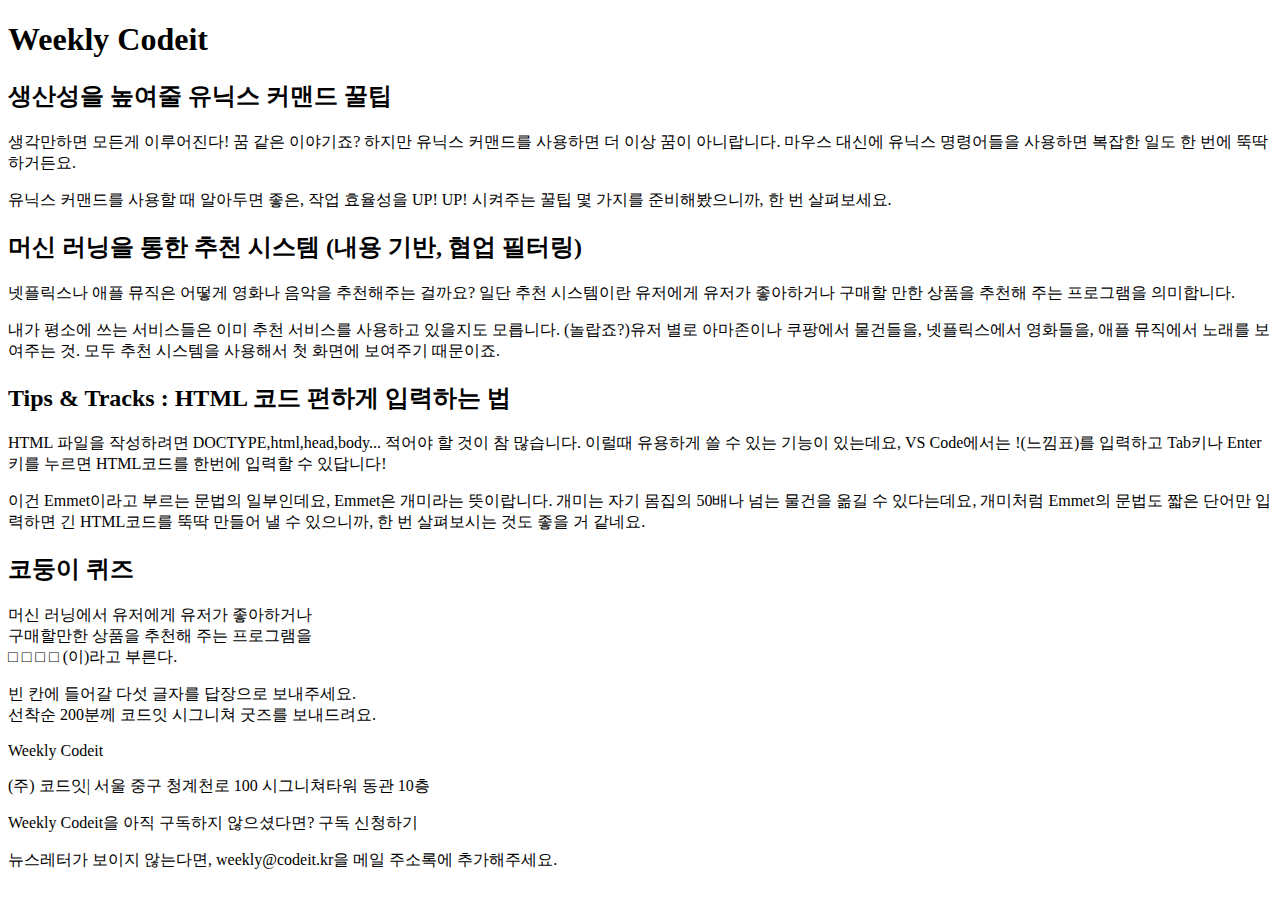
==== index.html @ 28f26b8d "codeit 강의수강" ====
<!DOCTYPE html>
<html> <!-- 페이지 전체를 감싸는 tag-->
  <head>
    <title>Weekly Codeit!</title>  <!-- 하위 태그(자식 태그) -->
    <!-- 제목을 넣을 때는 <title></title>이라는 태그를 사용! -->
    <meta charset="utf-8">
  </head>
  <body>
    <h1>Weekly Codeit</h1> 
    <h2>생산성을 높여줄 유닉스 커맨드 꿀팁</h2>
    <p>
      생각만하면 모든게 이루어진다! 꿈 같은 이야기죠? 하지만
      유닉스 커맨드를 사용하면 더 이상 꿈이 아니랍니다. 마우스
      대신에 유닉스 명령어들을 사용하면 복잡한 일도 한 번에
      뚝딱하거든요. 
    </p>

    <p>
      유닉스 커맨드를 사용할 때 알아두면 좋은, 작업 효율성을 
      UP! UP! 시켜주는 꿀팁 몇 가지를 준비해봤으니까, 한 번 
      살펴보세요.
    </p> 
    <h2>머신 러닝을 통한 추천 시스템 (내용 기반, 협업 필터링)</h2>
    <p>
      넷플릭스나 애플 뮤직은 어떻게 영화나 음악을 추천해주는 걸까요? 
      일단 추천 시스템이란 유저에게 유저가 좋아하거나 구매할 만한 상품을
      추천해 주는 프로그램을 의미합니다.
    </p>

    <P>
      내가 평소에 쓰는 서비스들은 이미 추천 서비스를 사용하고 있을지도 모릅니다.
      (놀랍죠?)유저 별로 아마존이나 쿠팡에서 물건들을, 넷플릭스에서 영화들을,
      애플 뮤직에서 노래를 보여주는 것. 모두 추천 시스템을 사용해서 첫 화면에
      보여주기 때문이죠. 
    </P>
    <h2>Tips & Tracks : HTML 코드 편하게 입력하는 법</h2>
    <p>
      HTML 파일을 작성하려면 DOCTYPE,html,head,body... 적어야 할 것이 참 많습니다.
      이럴때 유용하게 쓸 수 있는 기능이 있는데요, VS Code에서는 !(느낌표)를 입력하고
      Tab키나 Enter키를 누르면 HTML코드를 한번에 입력할 수 있답니다!
    </p>
    
    <p>
      이건 Emmet이라고 부르는 문법의 일부인데요, Emmet은 개미라는 뜻이랍니다.
      개미는 자기 몸집의 50배나 넘는 물건을 옮길 수 있다는데요,
      개미처럼 Emmet의 문법도 짧은 단어만 입력하면 긴 HTML코드를 
      뚝딱 만들어 낼 수 있으니까, 한 번 살펴보시는 것도 좋을 거 같네요.
    </p>
    <h2>코둥이 퀴즈</h2>
    <p>
      머신 러닝에서 유저에게 유저가 좋아하거나<br> 
      구매할만한 상품을 추천해 주는 프로그램을<br>
      □ □ □ □ (이)라고 부른다.
    </p>

    <p>
      빈 칸에 들어갈 다섯 글자를 답장으로 보내주세요. <br>
      선착순 200분께 코드잇 시그니쳐 굿즈를 보내드려요.
    </p>

    <p>Weekly Codeit</p>

    <p>
      (주) 코드잇| 서울 중구 청계천로 100 시그니쳐타워 동관 10층
    </p>

    <p>
      Weekly Codeit을 아직 구독하지 않으셨다면? 구독 신청하기
    </p>

    <p>
      뉴스레터가 보이지 않는다면, weekly@codeit.kr을 메일 주소록에 추가해주세요.
    </p>
    <!-- 왼쪽에 선처럼 보이는 걸 들여쓰기(Indentation)이라고 한다. -->
  </body><!-- 화면에 보이는 페이지의 내용은 <body></body>태그로 감싼다. -->
</html>
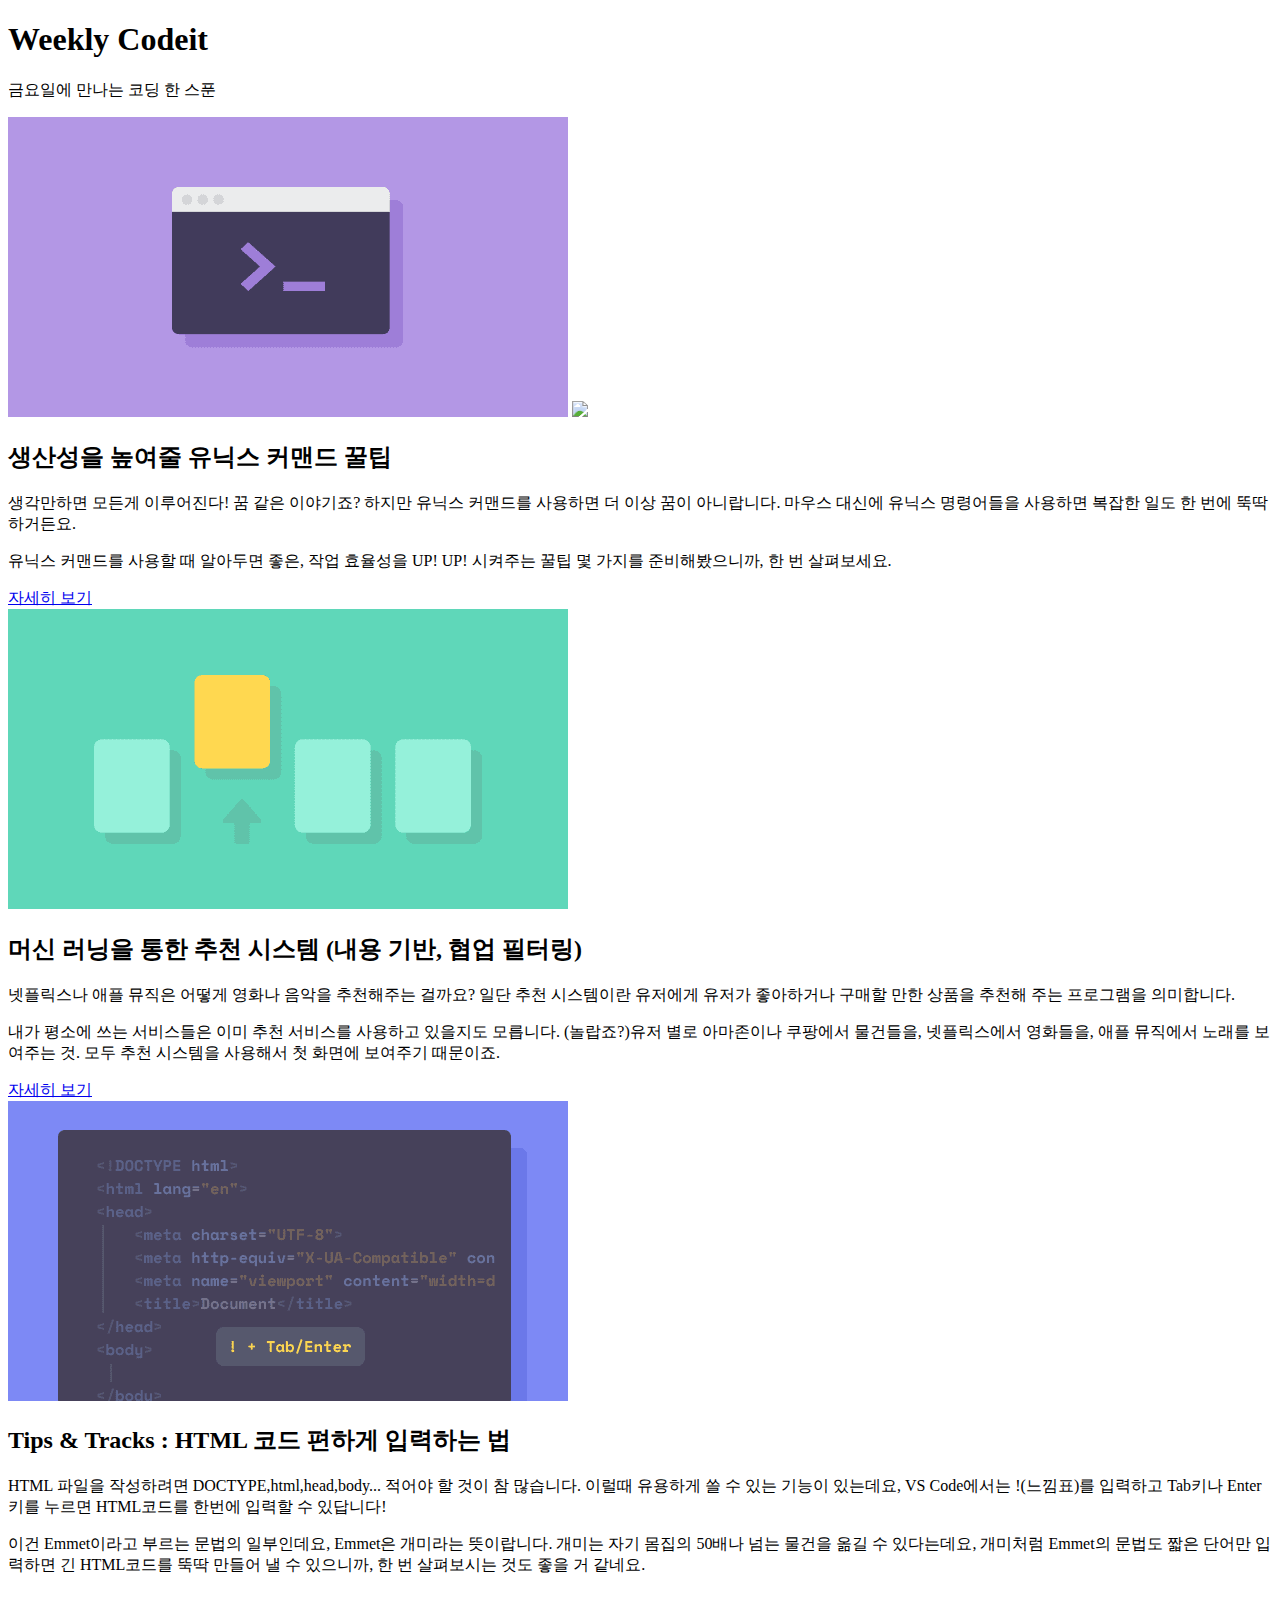
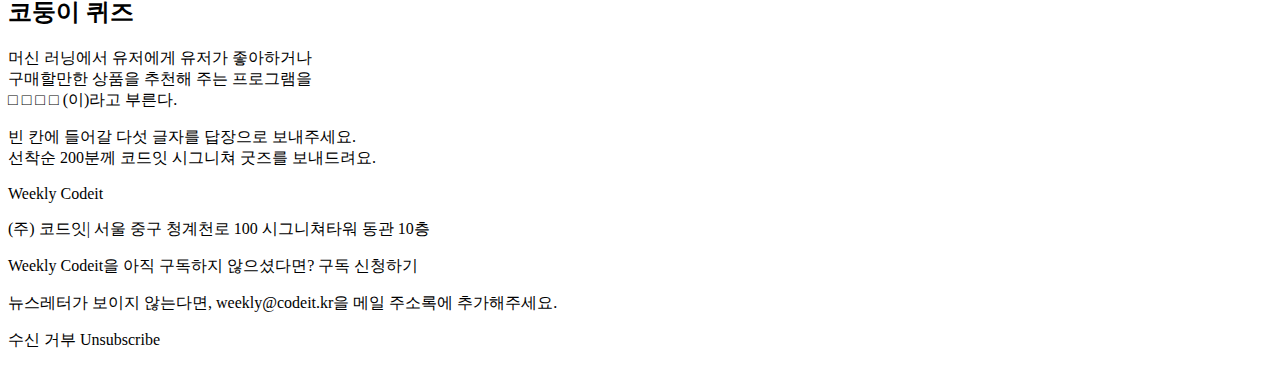
==== commit 8221c383: "코드잇 오늘 공부 끝" ====
--- a/index.html
+++ b/index.html
@@ -6,71 +6,87 @@
     <meta charset="utf-8">
   </head>
   <body>
-    <h1>Weekly Codeit</h1> 
-    <h2>생산성을 높여줄 유닉스 커맨드 꿀팁</h2>
-    <p>
-      생각만하면 모든게 이루어진다! 꿈 같은 이야기죠? 하지만
-      유닉스 커맨드를 사용하면 더 이상 꿈이 아니랍니다. 마우스
-      대신에 유닉스 명령어들을 사용하면 복잡한 일도 한 번에
-      뚝딱하거든요. 
-    </p>
+    <div>
+      <h1>Weekly <span>Codeit</span></h1> 
+      <p>금요일에 만나는 코딩 한 스푼</p>
+    </div>
+    <div>
+      <img src="thumbnail-unix.png">
+      <img src="https://upload.wikimedia.org/wikipedia/commons/3/34/Kim_2011_World_Championship_FS.jpg">
+      <h2>생산성을 높여줄 유닉스 커맨드 꿀팁</h2>
+      <p>
+        생각만하면 모든게 이루어진다! 꿈 같은 이야기죠? 하지만
+        유닉스 커맨드를 사용하면 더 이상 꿈이 아니랍니다. 마우스
+        대신에 유닉스 명령어들을 사용하면 복잡한 일도 한 번에
+        뚝딱하거든요. 
+      </p>
 
-    <p>
-      유닉스 커맨드를 사용할 때 알아두면 좋은, 작업 효율성을 
-      UP! UP! 시켜주는 꿀팁 몇 가지를 준비해봤으니까, 한 번 
-      살펴보세요.
-    </p> 
-    <h2>머신 러닝을 통한 추천 시스템 (내용 기반, 협업 필터링)</h2>
-    <p>
-      넷플릭스나 애플 뮤직은 어떻게 영화나 음악을 추천해주는 걸까요? 
-      일단 추천 시스템이란 유저에게 유저가 좋아하거나 구매할 만한 상품을
-      추천해 주는 프로그램을 의미합니다.
-    </p>
+      <p>
+        유닉스 커맨드를 사용할 때 알아두면 좋은, 작업 효율성을 
+        UP! UP! 시켜주는 꿀팁 몇 가지를 준비해봤으니까, 한 번 
+        살펴보세요.
+      </p> 
+      <a href="https://blog.codeit.kr/post/6052b25f701df852a9157516">자세히 보기</a> 
+    </div>
+    <div>
+      <img src="thumbnail-machine-learning.png">
+      <h2>머신 러닝을 통한 추천 시스템 (내용 기반, 협업 필터링)</h2>
+      <p>
+        넷플릭스나 애플 뮤직은 어떻게 영화나 음악을 추천해주는 걸까요? 
+        일단 추천 시스템이란 유저에게 유저가 좋아하거나 구매할 만한 상품을
+        추천해 주는 프로그램을 의미합니다.
+      </p>
 
-    <P>
-      내가 평소에 쓰는 서비스들은 이미 추천 서비스를 사용하고 있을지도 모릅니다.
-      (놀랍죠?)유저 별로 아마존이나 쿠팡에서 물건들을, 넷플릭스에서 영화들을,
-      애플 뮤직에서 노래를 보여주는 것. 모두 추천 시스템을 사용해서 첫 화면에
-      보여주기 때문이죠. 
-    </P>
-    <h2>Tips & Tracks : HTML 코드 편하게 입력하는 법</h2>
-    <p>
-      HTML 파일을 작성하려면 DOCTYPE,html,head,body... 적어야 할 것이 참 많습니다.
-      이럴때 유용하게 쓸 수 있는 기능이 있는데요, VS Code에서는 !(느낌표)를 입력하고
-      Tab키나 Enter키를 누르면 HTML코드를 한번에 입력할 수 있답니다!
-    </p>
-    
-    <p>
-      이건 Emmet이라고 부르는 문법의 일부인데요, Emmet은 개미라는 뜻이랍니다.
-      개미는 자기 몸집의 50배나 넘는 물건을 옮길 수 있다는데요,
-      개미처럼 Emmet의 문법도 짧은 단어만 입력하면 긴 HTML코드를 
-      뚝딱 만들어 낼 수 있으니까, 한 번 살펴보시는 것도 좋을 거 같네요.
-    </p>
-    <h2>코둥이 퀴즈</h2>
-    <p>
-      머신 러닝에서 유저에게 유저가 좋아하거나<br> 
-      구매할만한 상품을 추천해 주는 프로그램을<br>
-      □ □ □ □ (이)라고 부른다.
-    </p>
+      <P>
+        내가 평소에 쓰는 서비스들은 이미 추천 서비스를 사용하고 있을지도 모릅니다.
+        (놀랍죠?)유저 별로 아마존이나 쿠팡에서 물건들을, 넷플릭스에서 영화들을,
+        애플 뮤직에서 노래를 보여주는 것. 모두 추천 시스템을 사용해서 첫 화면에
+        보여주기 때문이죠. 
+      </P>
+      <a href="https://blog.codeit.kr/post/6054359298b173400407da01">자세히 보기</a>
+    </div>
+    <div>
+      <img src="thumbnail-emmet.png">
+      <h2>Tips & Tracks : HTML 코드 편하게 입력하는 법</h2>
+      <p>
+        HTML 파일을 작성하려면 DOCTYPE,html,head,body... 적어야 할 것이 참 많습니다.
+        이럴때 유용하게 쓸 수 있는 기능이 있는데요, VS Code에서는 !(느낌표)를 입력하고
+        Tab키나 Enter키를 누르면 HTML코드를 한번에 입력할 수 있답니다!
+      </p>
+      
+      <p>
+        이건 Emmet이라고 부르는 문법의 일부인데요, Emmet은 개미라는 뜻이랍니다.
+        개미는 자기 몸집의 50배나 넘는 물건을 옮길 수 있다는데요,
+        개미처럼 Emmet의 문법도 짧은 단어만 입력하면 긴 HTML코드를 
+        뚝딱 만들어 낼 수 있으니까, 한 번 살펴보시는 것도 좋을 거 같네요.
+      </p>
+    </div>
+    <div>
+      <h2>코둥이 퀴즈</h2>
+      <p>
+        머신 러닝에서 유저에게 유저가 좋아하거나<br> 
+        구매할만한 상품을 추천해 주는 프로그램을<br>
+        □ □ □ □ (이)라고 부른다.
+      </p>
 
-    <p>
-      빈 칸에 들어갈 다섯 글자를 답장으로 보내주세요. <br>
-      선착순 200분께 코드잇 시그니쳐 굿즈를 보내드려요.
-    </p>
-
-    <p>Weekly Codeit</p>
-
-    <p>
-      (주) 코드잇| 서울 중구 청계천로 100 시그니쳐타워 동관 10층
-    </p>
-
-    <p>
-      Weekly Codeit을 아직 구독하지 않으셨다면? 구독 신청하기
-    </p>
-
-    <p>
-      뉴스레터가 보이지 않는다면, weekly@codeit.kr을 메일 주소록에 추가해주세요.
-    </p>
+      <p>
+        빈 칸에 들어갈 다섯 글자를 답장으로 보내주세요. <br>
+        선착순 200분께 코드잇 시그니쳐 굿즈를 보내드려요.
+      </p>
+    </div>
+    <div>
+      <p>Weekly Codeit</p>
+      <p>
+        (주) 코드잇| 서울 중구 청계천로 100 시그니쳐타워 동관 10층
+      </p>
+      <p>
+        Weekly Codeit을 아직 구독하지 않으셨다면? 구독 신청하기
+      </p>
+      <p>
+        뉴스레터가 보이지 않는다면, weekly@codeit.kr을 메일 주소록에 추가해주세요.
+      </p>
+      <p>수신 거부 Unsubscribe</p>
+    </div>
     <!-- 왼쪽에 선처럼 보이는 걸 들여쓰기(Indentation)이라고 한다. -->
   </body><!-- 화면에 보이는 페이지의 내용은 <body></body>태그로 감싼다. -->
 </html>  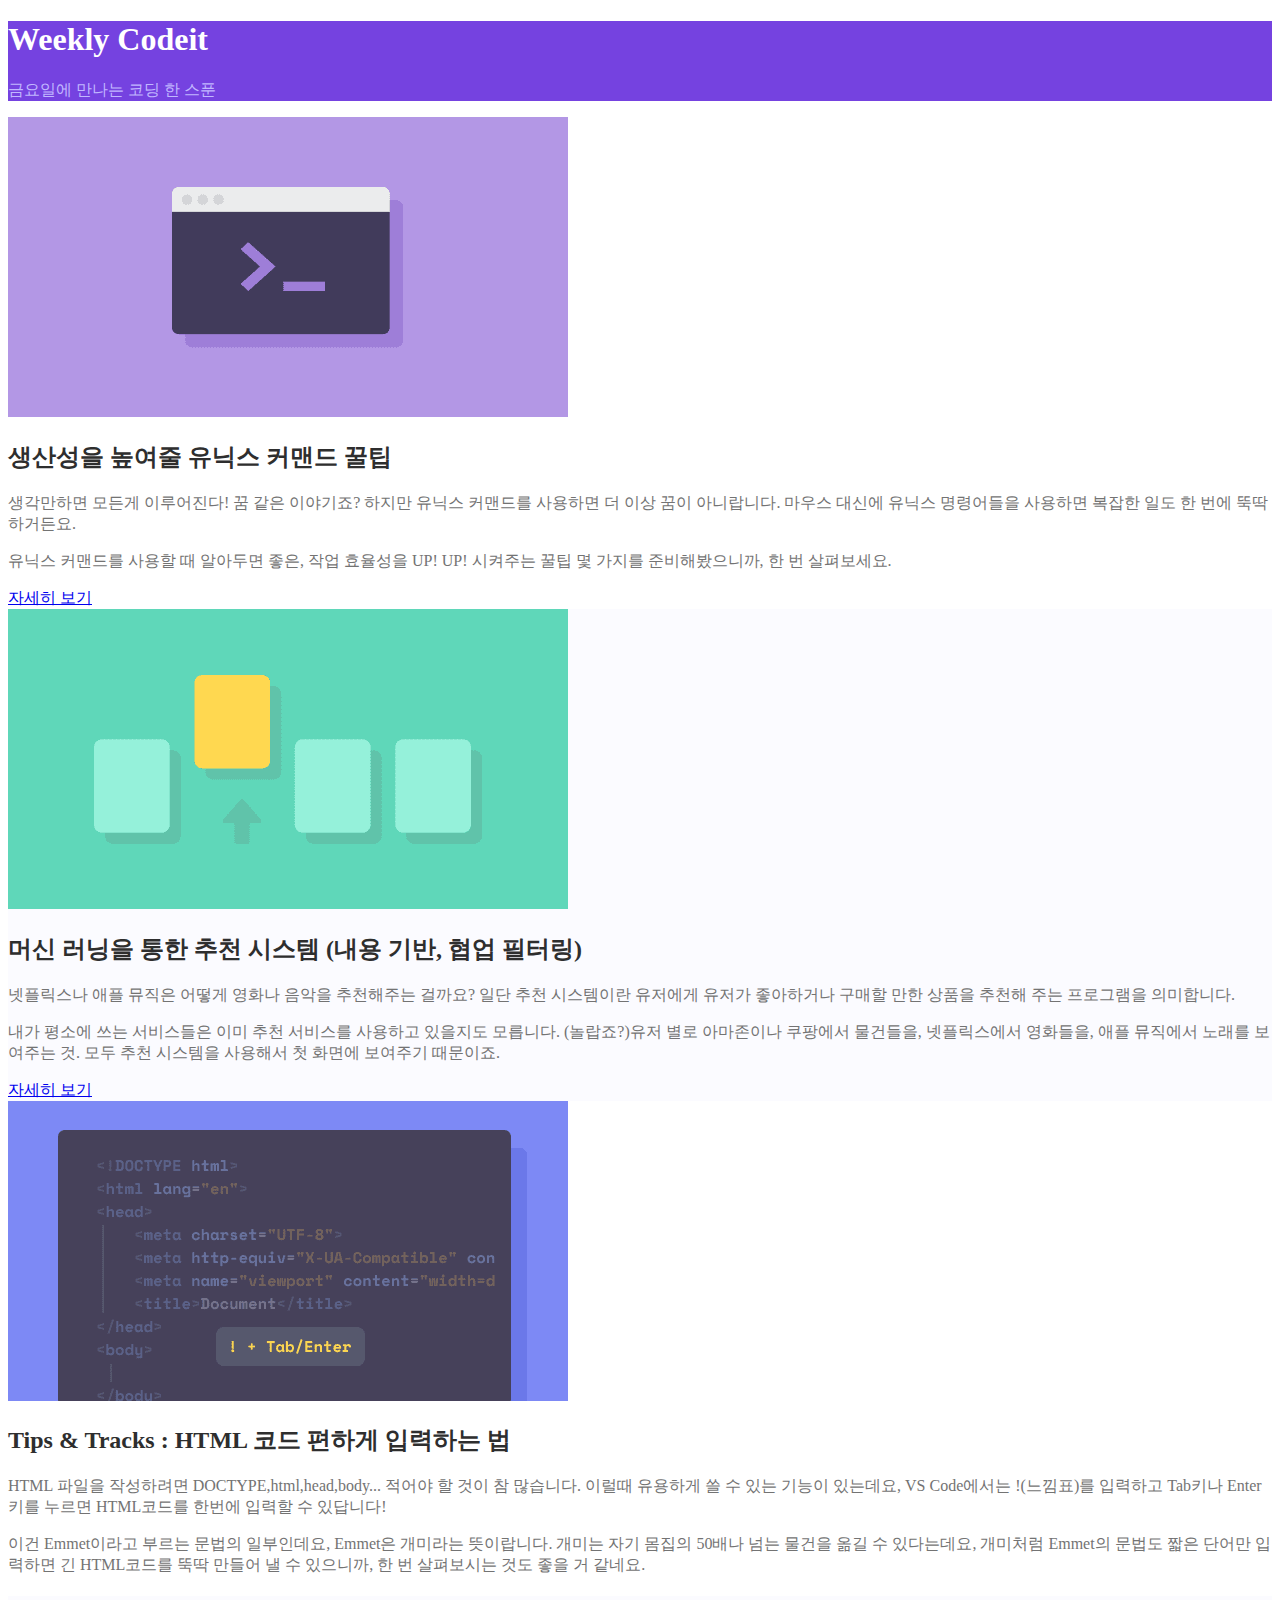
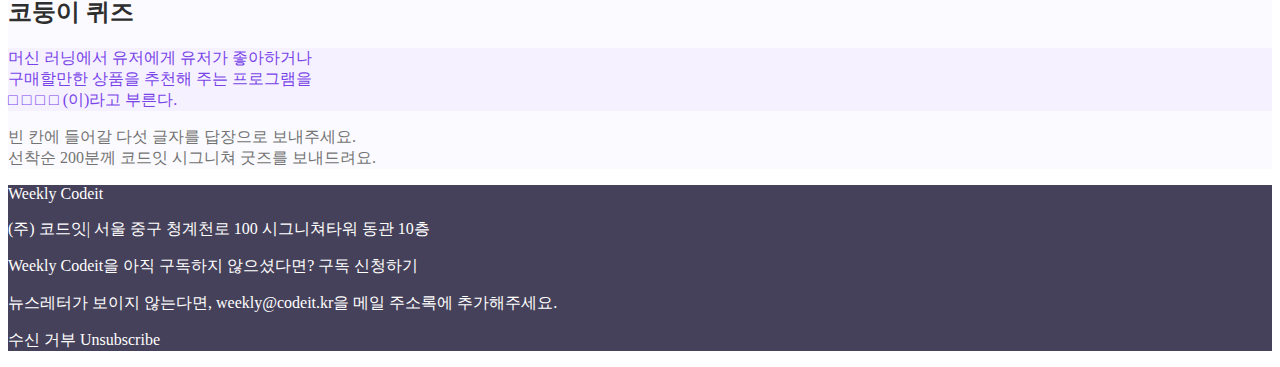
==== commit 6a4b90ec: "codeit 공부" ====
--- a/index.html
+++ b/index.html
@@ -5,15 +5,14 @@
     <!-- 제목을 넣을 때는 <title></title>이라는 태그를 사용! -->
     <meta charset="utf-8">
   </head>
-  <body>
-    <div>
-      <h1>Weekly <span>Codeit</span></h1> 
-      <p>금요일에 만나는 코딩 한 스푼</p>
+  <body style="color: #737373">
+    <div style="background-color: #7542e0;">
+      <h1 style="color :#ffffff">Weekly <span>Codeit</span></h1> 
+      <p style="color: #c1b7ff">금요일에 만나는 코딩 한 스푼</p>
     </div>
     <div>
       <img src="thumbnail-unix.png">
-      <img src="https://upload.wikimedia.org/wikipedia/commons/3/34/Kim_2011_World_Championship_FS.jpg">
-      <h2>생산성을 높여줄 유닉스 커맨드 꿀팁</h2>
+      <h2 style="color: #2e2e2e">생산성을 높여줄 유닉스 커맨드 꿀팁</h2>
       <p>
         생각만하면 모든게 이루어진다! 꿈 같은 이야기죠? 하지만
         유닉스 커맨드를 사용하면 더 이상 꿈이 아니랍니다. 마우스
@@ -28,9 +27,9 @@
       </p> 
       <a href="https://blog.codeit.kr/post/6052b25f701df852a9157516">자세히 보기</a> 
     </div>
-    <div>
+    <div style="background-color: #fbfbff;">
       <img src="thumbnail-machine-learning.png">
-      <h2>머신 러닝을 통한 추천 시스템 (내용 기반, 협업 필터링)</h2>
+      <h2 style="color: #2e2e2e">머신 러닝을 통한 추천 시스템 (내용 기반, 협업 필터링)</h2>
       <p>
         넷플릭스나 애플 뮤직은 어떻게 영화나 음악을 추천해주는 걸까요? 
         일단 추천 시스템이란 유저에게 유저가 좋아하거나 구매할 만한 상품을
@@ -47,7 +46,7 @@
     </div>
     <div>
       <img src="thumbnail-emmet.png">
-      <h2>Tips & Tracks : HTML 코드 편하게 입력하는 법</h2>
+      <h2 style="color: #2e2e2e">Tips & Tracks : HTML 코드 편하게 입력하는 법</h2>
       <p>
         HTML 파일을 작성하려면 DOCTYPE,html,head,body... 적어야 할 것이 참 많습니다.
         이럴때 유용하게 쓸 수 있는 기능이 있는데요, VS Code에서는 !(느낌표)를 입력하고
@@ -61,9 +60,9 @@
         뚝딱 만들어 낼 수 있으니까, 한 번 살펴보시는 것도 좋을 거 같네요.
       </p>
     </div>
-    <div>
-      <h2>코둥이 퀴즈</h2>
-      <p>
+    <div style="background-color: #fbfbff;">
+      <h2 style="color: #2e2e2e">코둥이 퀴즈</h2>
+      <p style="background-color: #f6f1ff; color:#7844e8">
         머신 러닝에서 유저에게 유저가 좋아하거나<br> 
         구매할만한 상품을 추천해 주는 프로그램을<br>
         □ □ □ □ (이)라고 부른다.
@@ -74,7 +73,7 @@
         선착순 200분께 코드잇 시그니쳐 굿즈를 보내드려요.
       </p>
     </div>
-    <div>
+    <div style="background-color:  #46415a; color: #ffffff">
       <p>Weekly Codeit</p>
       <p>
         (주) 코드잇| 서울 중구 청계천로 100 시그니쳐타워 동관 10층
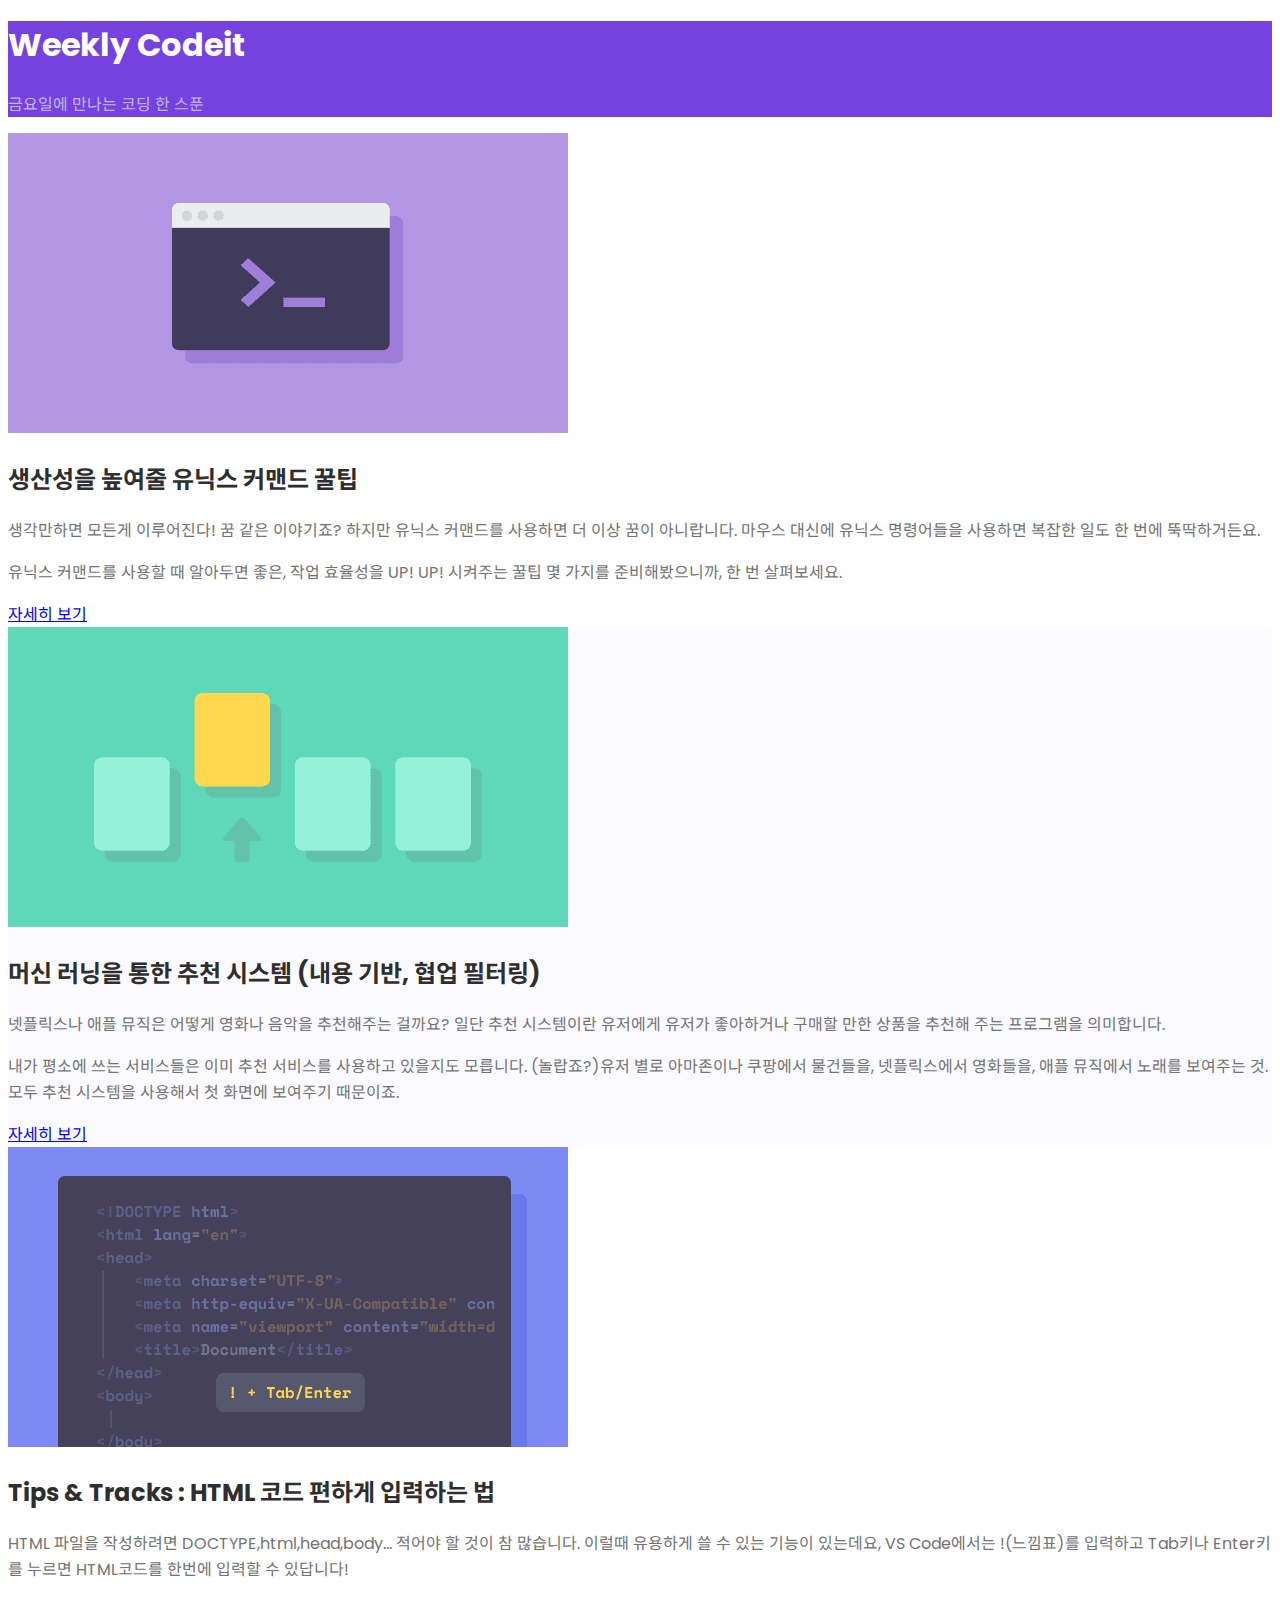
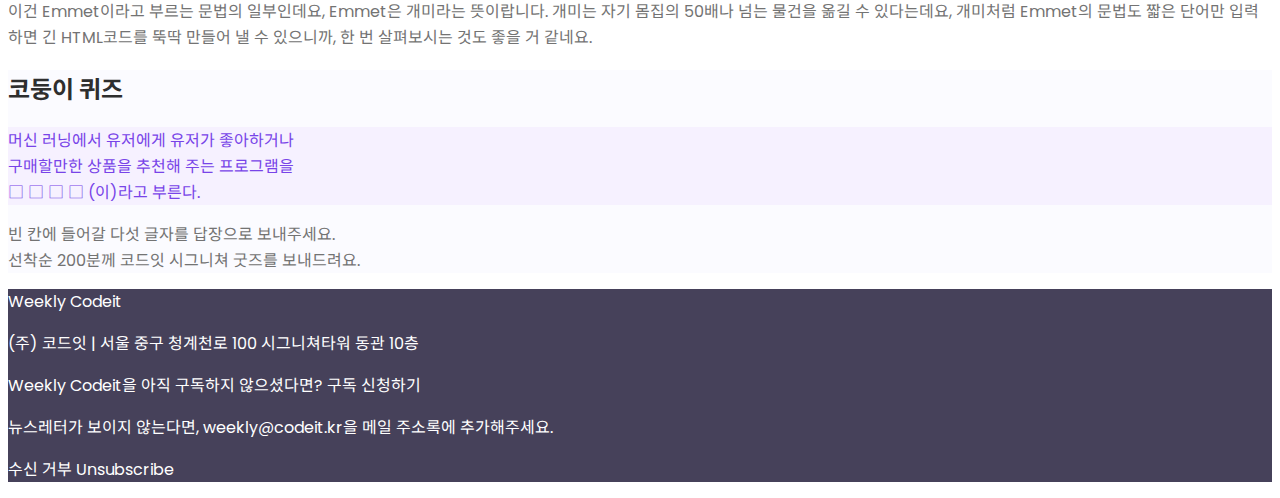
==== commit 3c0ff19d: "newsletter_codeit;" ====
--- a/index.html
+++ b/index.html
@@ -4,8 +4,16 @@
     <title>Weekly Codeit!</title>  <!-- 하위 태그(자식 태그) -->
     <!-- 제목을 넣을 때는 <title></title>이라는 태그를 사용! -->
     <meta charset="utf-8">
+    <link rel="preconnect" href="https://fonts.googleapis.com">
+    <link rel="preconnect" href="https://fonts.gstatic.com" crossorigin>
+    <link href="https://fonts.googleapis.com/css2?family=Noto+Sans+KR:wght@400;700&family=Poppins:wght@400;600&display=swap" rel="stylesheet">
   </head>
-  <body style="color: #737373">
+  <!-- serif(부리같이 생긴 거) + sans(없다/프랑스어에서의 without) = 
+    폰트의 뾰족하게 생긴 게 없는 것으로, 고딕체나 돋움체가 해당함.
+    font family에서 글꼴을 여러 개 지정해 놓으면 웹 브라우저가 확인하면서
+    있는 폰트 위주로 확인해서 보여준다. 밑에는 sans-serif 밖에 없지만
+    더 추가하면 해당 설명에 맞게끔 할 수 있다. -->
+  <body style="color: #737373; font-family: Poppins, 'Noto Sans KR', sans-serif;"> 
     <div style="background-color: #7542e0;">
       <h1 style="color :#ffffff">Weekly <span>Codeit</span></h1> 
       <p style="color: #c1b7ff">금요일에 만나는 코딩 한 스푼</p>
@@ -76,7 +84,7 @@
     <div style="background-color:  #46415a; color: #ffffff">
       <p>Weekly Codeit</p>
       <p>
-        (주) 코드잇| 서울 중구 청계천로 100 시그니쳐타워 동관 10층
+        (주) 코드잇 | 서울 중구 청계천로 100 시그니쳐타워 동관 10층
       </p>
       <p>
         Weekly Codeit을 아직 구독하지 않으셨다면? 구독 신청하기
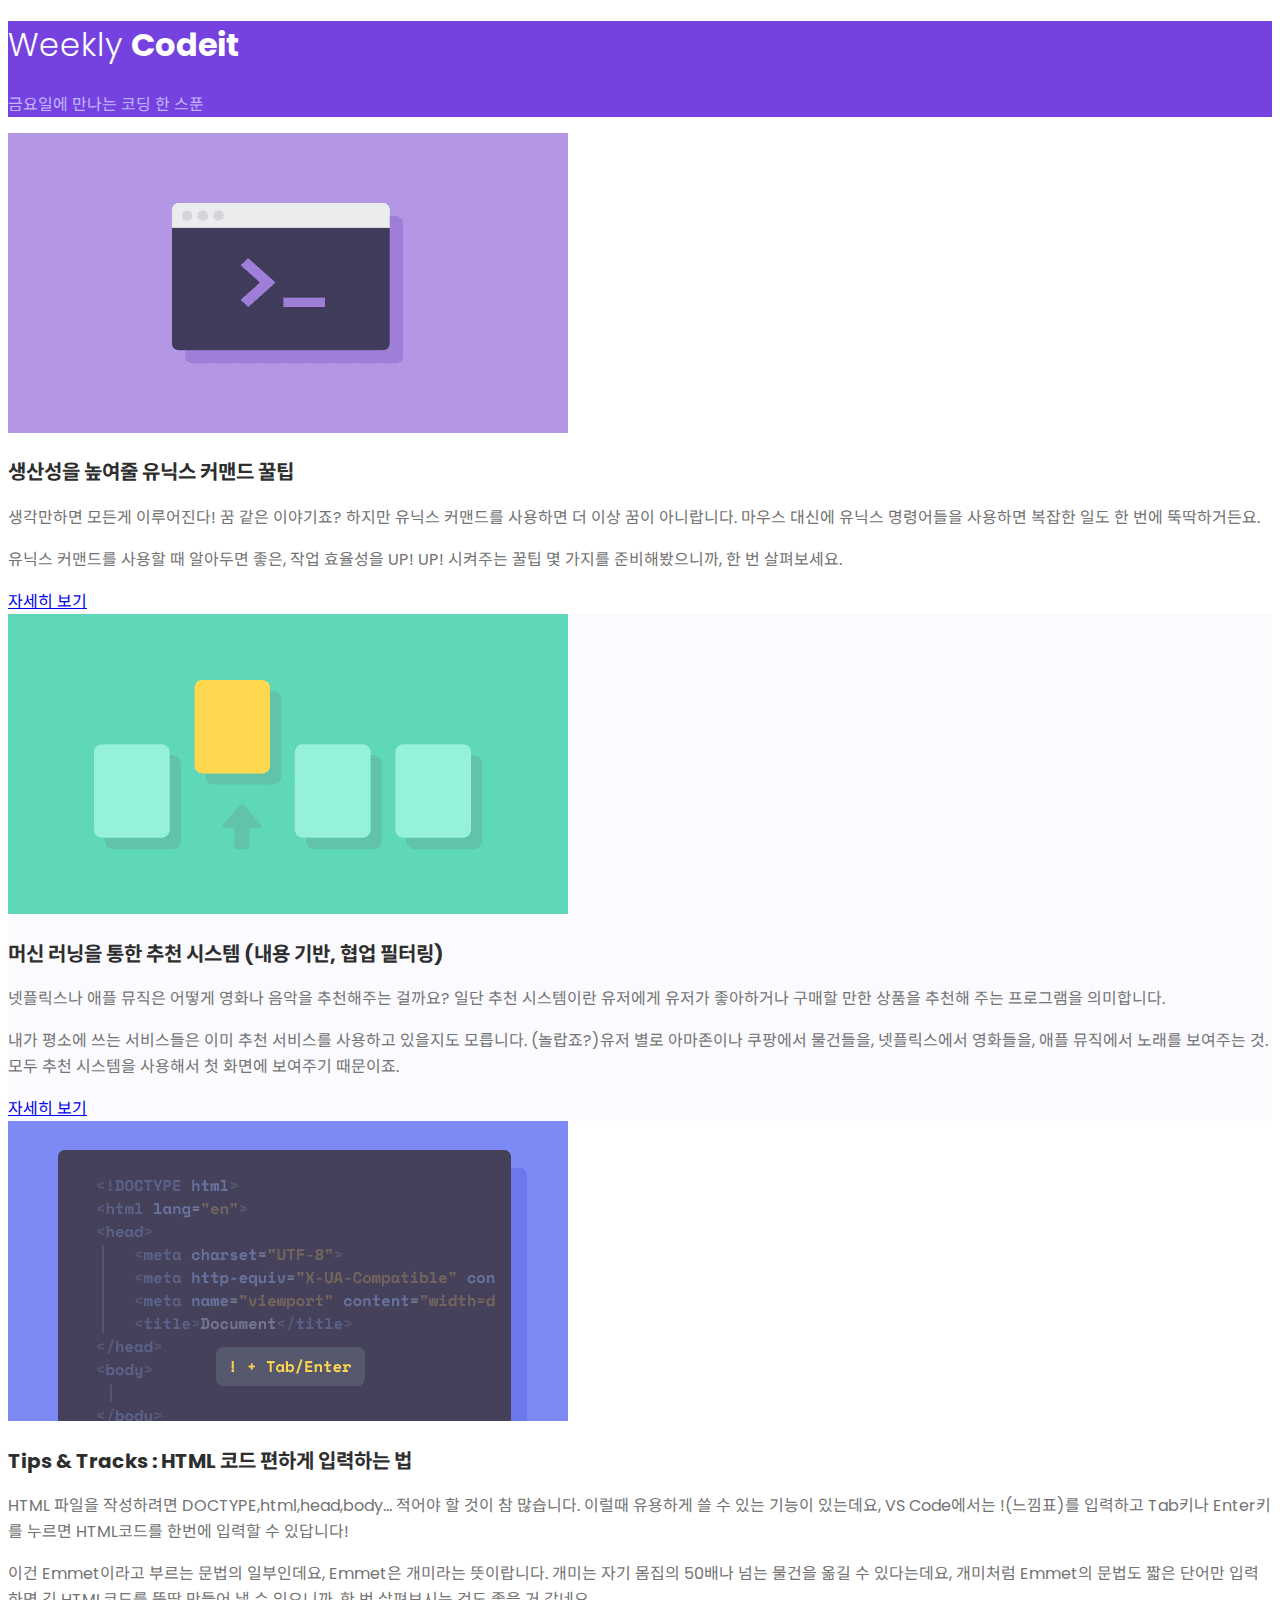
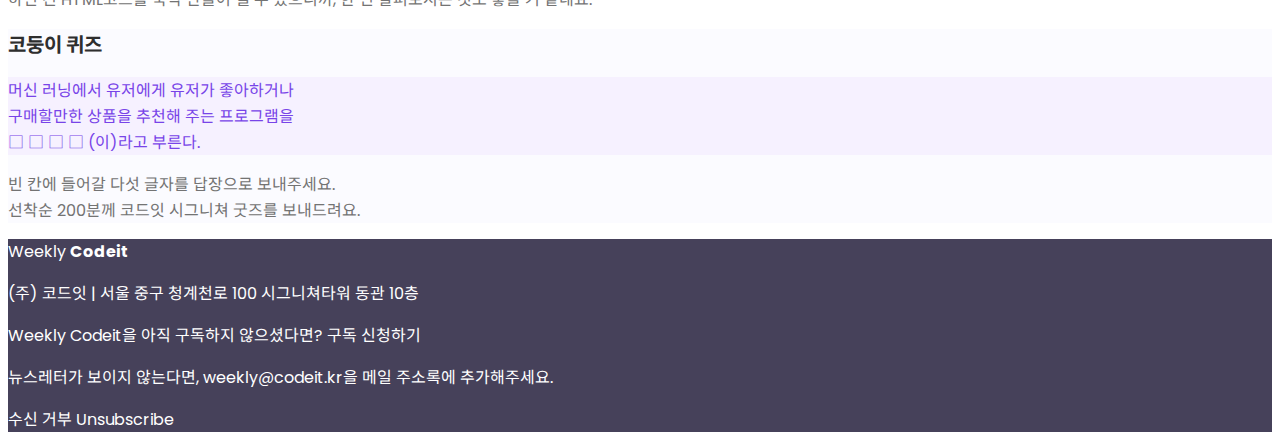
==== commit 583ff58b: "codeit0625" ====
--- a/index.html
+++ b/index.html
@@ -13,14 +13,15 @@
     font family에서 글꼴을 여러 개 지정해 놓으면 웹 브라우저가 확인하면서
     있는 폰트 위주로 확인해서 보여준다. 밑에는 sans-serif 밖에 없지만
     더 추가하면 해당 설명에 맞게끔 할 수 있다. -->
+  <!-- 글자 굵기는 100 단위로 쓰는데 100~900, 숫자가 클수록 굵은 것. -->
   <body style="color: #737373; font-family: Poppins, 'Noto Sans KR', sans-serif;"> 
     <div style="background-color: #7542e0;">
-      <h1 style="color :#ffffff">Weekly <span>Codeit</span></h1> 
+      <h1 style="color :#ffffff; font-weight: 300;">Weekly <span style="font-weight: 700;">Codeit</span></h1> 
       <p style="color: #c1b7ff">금요일에 만나는 코딩 한 스푼</p>
     </div>
     <div>
       <img src="thumbnail-unix.png">
-      <h2 style="color: #2e2e2e">생산성을 높여줄 유닉스 커맨드 꿀팁</h2>
+      <h2 style="color: #2e2e2e; font-size: 20px;">생산성을 높여줄 유닉스 커맨드 꿀팁</h2>
       <p>
         생각만하면 모든게 이루어진다! 꿈 같은 이야기죠? 하지만
         유닉스 커맨드를 사용하면 더 이상 꿈이 아니랍니다. 마우스
@@ -37,7 +38,7 @@
     </div>
     <div style="background-color: #fbfbff;">
       <img src="thumbnail-machine-learning.png">
-      <h2 style="color: #2e2e2e">머신 러닝을 통한 추천 시스템 (내용 기반, 협업 필터링)</h2>
+      <h2 style="color: #2e2e2e; font-size: 20px;">머신 러닝을 통한 추천 시스템 (내용 기반, 협업 필터링)</h2>
       <p>
         넷플릭스나 애플 뮤직은 어떻게 영화나 음악을 추천해주는 걸까요? 
         일단 추천 시스템이란 유저에게 유저가 좋아하거나 구매할 만한 상품을
@@ -54,7 +55,7 @@
     </div>
     <div>
       <img src="thumbnail-emmet.png">
-      <h2 style="color: #2e2e2e">Tips & Tracks : HTML 코드 편하게 입력하는 법</h2>
+      <h2 style="color: #2e2e2e; font-size: 20px;">Tips & Tracks : HTML 코드 편하게 입력하는 법</h2>
       <p>
         HTML 파일을 작성하려면 DOCTYPE,html,head,body... 적어야 할 것이 참 많습니다.
         이럴때 유용하게 쓸 수 있는 기능이 있는데요, VS Code에서는 !(느낌표)를 입력하고
@@ -69,7 +70,7 @@
       </p>
     </div>
     <div style="background-color: #fbfbff;">
-      <h2 style="color: #2e2e2e">코둥이 퀴즈</h2>
+      <h2 style="color: #2e2e2e; font-size: 20px;">코둥이 퀴즈</h2>
       <p style="background-color: #f6f1ff; color:#7844e8">
         머신 러닝에서 유저에게 유저가 좋아하거나<br> 
         구매할만한 상품을 추천해 주는 프로그램을<br>
@@ -82,7 +83,7 @@
       </p>
     </div>
     <div style="background-color:  #46415a; color: #ffffff">
-      <p>Weekly Codeit</p>
+      <p>Weekly <span style="font-weight: 700;">Codeit</span></p>
       <p>
         (주) 코드잇 | 서울 중구 청계천로 100 시그니쳐타워 동관 10층
       </p>
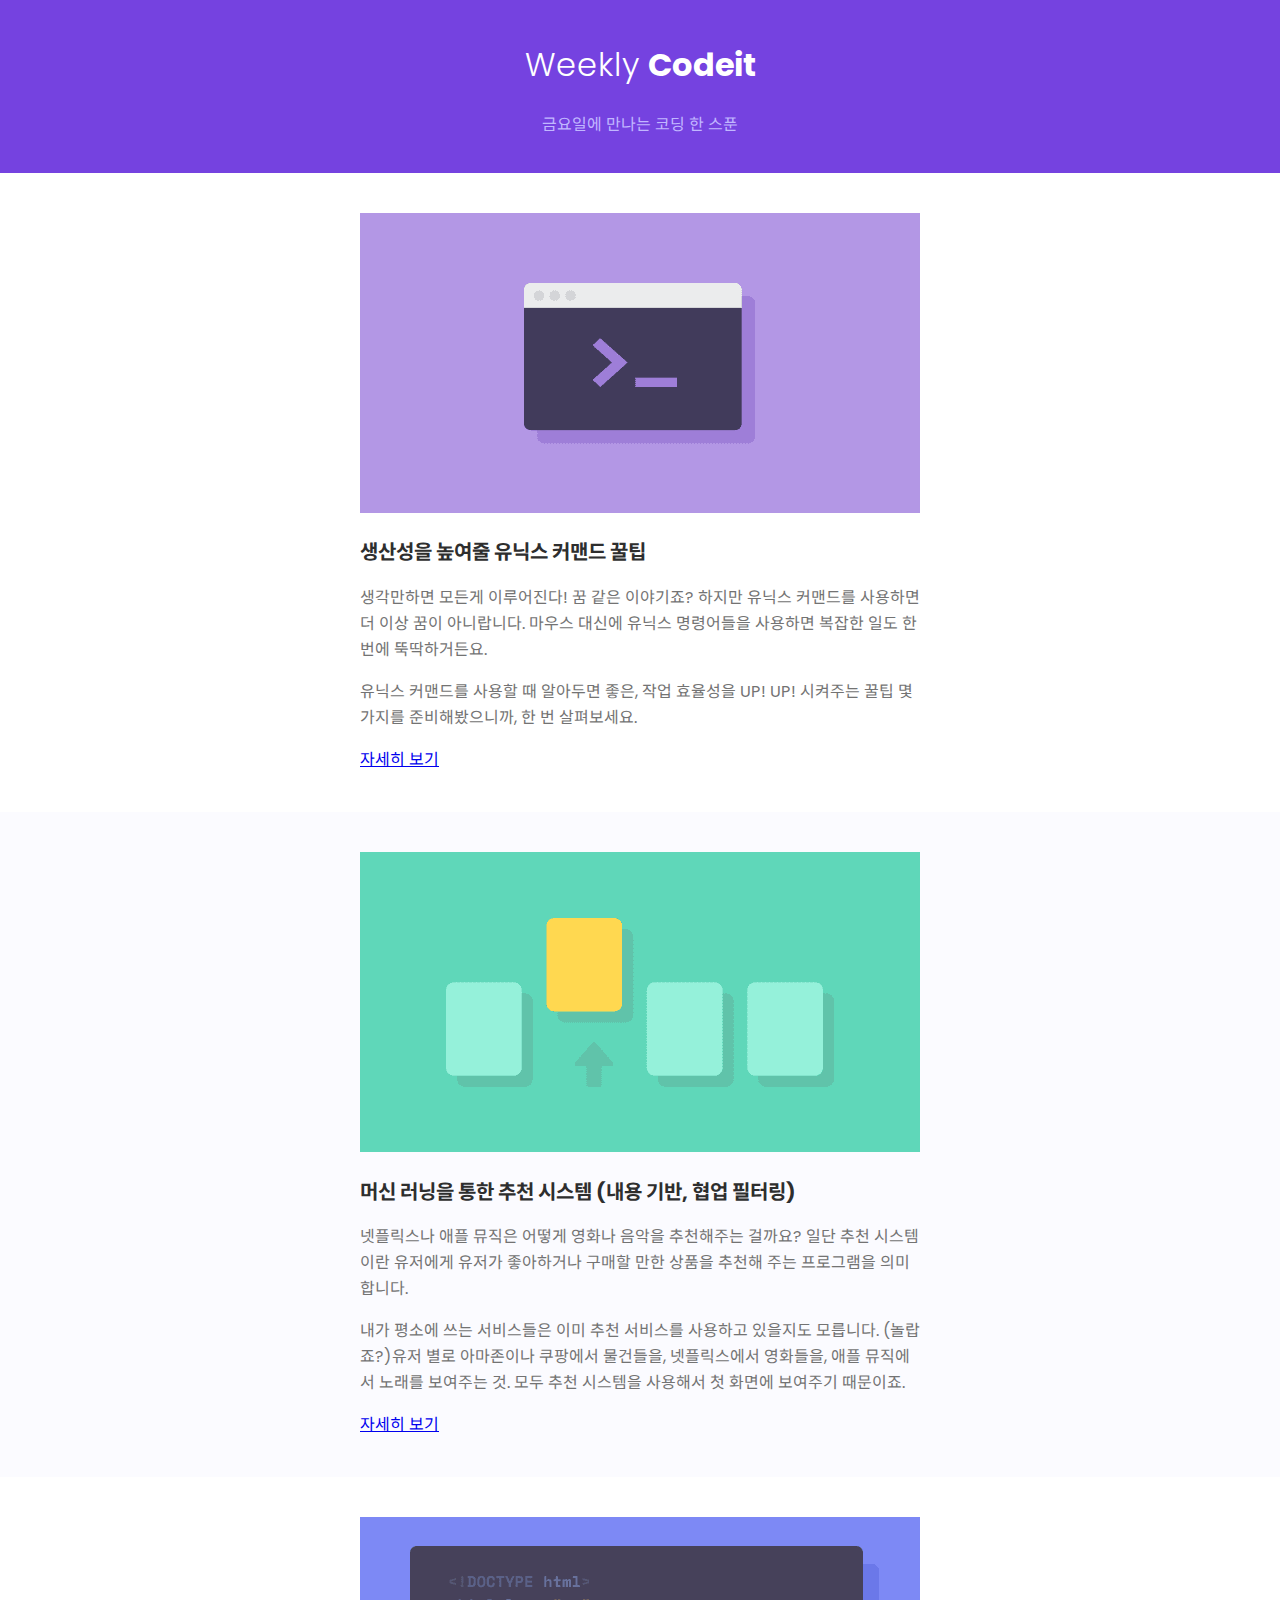
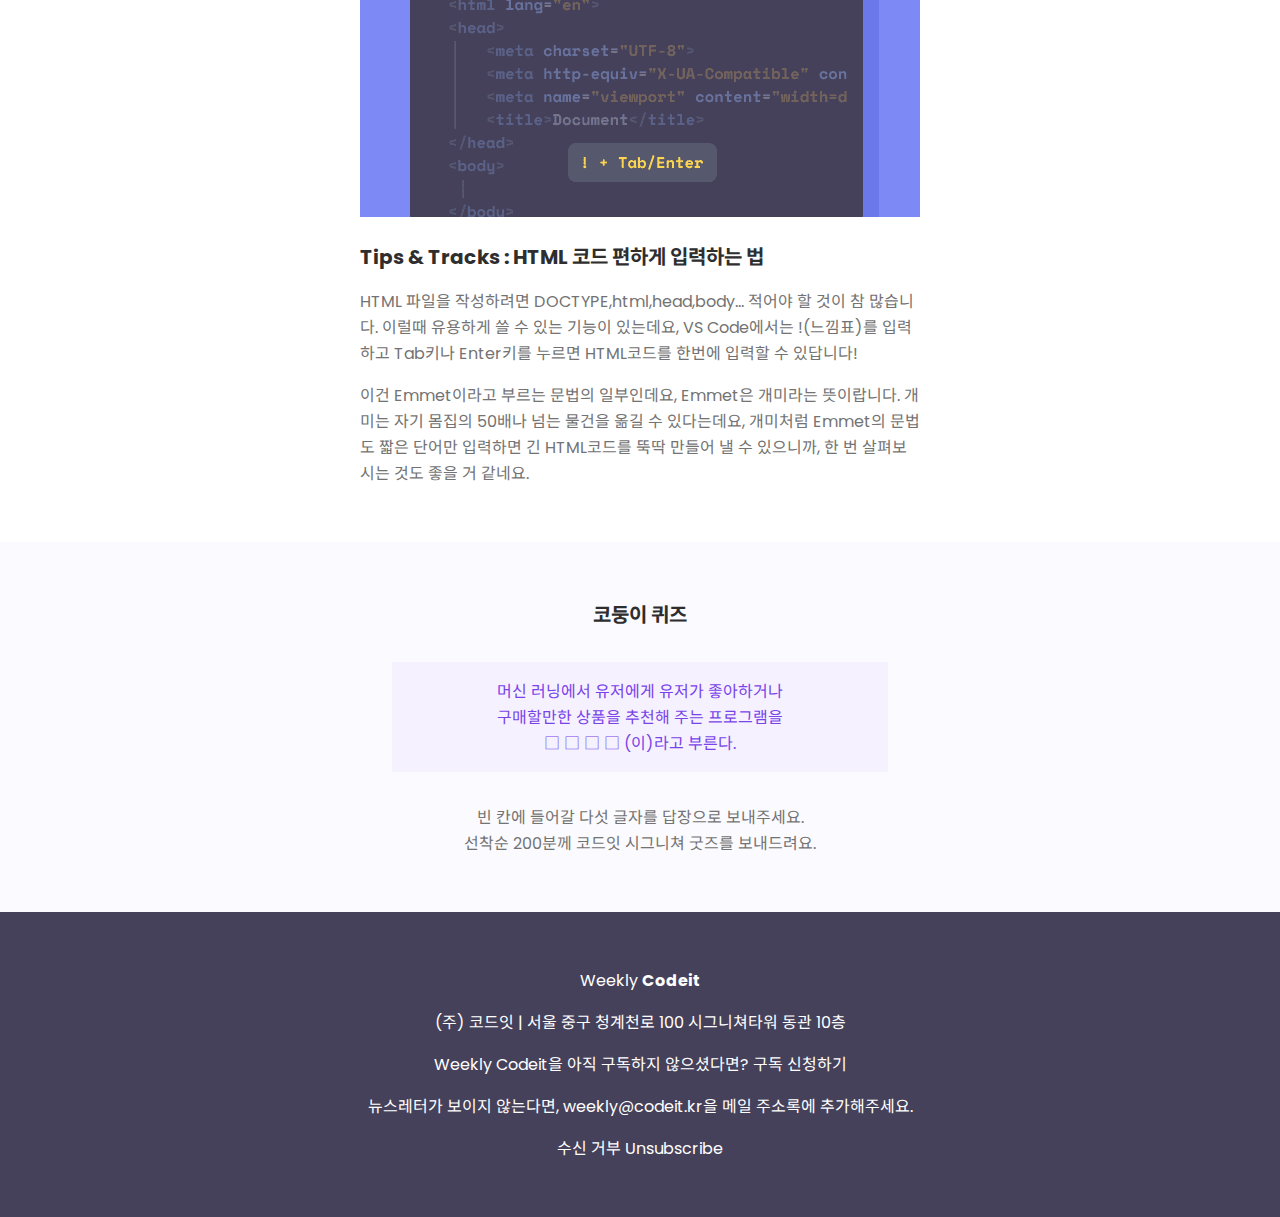
==== commit d76790ea: "codeit 공부" ====
--- a/index.html
+++ b/index.html
@@ -14,75 +14,83 @@
     있는 폰트 위주로 확인해서 보여준다. 밑에는 sans-serif 밖에 없지만
     더 추가하면 해당 설명에 맞게끔 할 수 있다. -->
   <!-- 글자 굵기는 100 단위로 쓰는데 100~900, 숫자가 클수록 굵은 것. -->
-  <body style="color: #737373; font-family: Poppins, 'Noto Sans KR', sans-serif;"> 
-    <div style="background-color: #7542e0;">
+  <body style="color: #737373; font-family: Poppins, 'Noto Sans KR', sans-serif; margin: 0"> 
+    <div style="background-color: #7542e0; text-align: center; padding: 20px">
       <h1 style="color :#ffffff; font-weight: 300;">Weekly <span style="font-weight: 700;">Codeit</span></h1> 
       <p style="color: #c1b7ff">금요일에 만나는 코딩 한 스푼</p>
     </div>
-    <div>
-      <img src="thumbnail-unix.png">
-      <h2 style="color: #2e2e2e; font-size: 20px;">생산성을 높여줄 유닉스 커맨드 꿀팁</h2>
-      <p>
-        생각만하면 모든게 이루어진다! 꿈 같은 이야기죠? 하지만
-        유닉스 커맨드를 사용하면 더 이상 꿈이 아니랍니다. 마우스
-        대신에 유닉스 명령어들을 사용하면 복잡한 일도 한 번에
-        뚝딱하거든요. 
-      </p>
+    <div style="padding: 40px 20px">
+      <div style="width: 560px; margin: 0 auto;">
+        <img src="thumbnail-unix.png " style="width: 100%">
+        <h2 style="color: #2e2e2e; font-size: 20px;">생산성을 높여줄 유닉스 커맨드 꿀팁</h2>
+        <p>
+          생각만하면 모든게 이루어진다! 꿈 같은 이야기죠? 하지만
+          유닉스 커맨드를 사용하면 더 이상 꿈이 아니랍니다. 마우스
+          대신에 유닉스 명령어들을 사용하면 복잡한 일도 한 번에
+          뚝딱하거든요. 
+        </p>
 
-      <p>
-        유닉스 커맨드를 사용할 때 알아두면 좋은, 작업 효율성을 
-        UP! UP! 시켜주는 꿀팁 몇 가지를 준비해봤으니까, 한 번 
-        살펴보세요.
-      </p> 
-      <a href="https://blog.codeit.kr/post/6052b25f701df852a9157516">자세히 보기</a> 
+        <p>
+          유닉스 커맨드를 사용할 때 알아두면 좋은, 작업 효율성을 
+          UP! UP! 시켜주는 꿀팁 몇 가지를 준비해봤으니까, 한 번 
+          살펴보세요.
+        </p> 
+        <a href="https://blog.codeit.kr/post/6052b25f701df852a9157516">자세히 보기</a> 
+      </div>
     </div>
-    <div style="background-color: #fbfbff;">
-      <img src="thumbnail-machine-learning.png">
-      <h2 style="color: #2e2e2e; font-size: 20px;">머신 러닝을 통한 추천 시스템 (내용 기반, 협업 필터링)</h2>
-      <p>
-        넷플릭스나 애플 뮤직은 어떻게 영화나 음악을 추천해주는 걸까요? 
-        일단 추천 시스템이란 유저에게 유저가 좋아하거나 구매할 만한 상품을
-        추천해 주는 프로그램을 의미합니다.
-      </p>
+    <div style="background-color: #fbfbff; padding: 40px 20px">
+      <div style="width: 560px; margin: 0 auto">
+        <img src="thumbnail-machine-learning.png" style="width: 100%">
+        <h2 style="color: #2e2e2e; font-size: 20px;">머신 러닝을 통한 추천 시스템 (내용 기반, 협업 필터링)</h2>
+        <p>
+          넷플릭스나 애플 뮤직은 어떻게 영화나 음악을 추천해주는 걸까요? 
+          일단 추천 시스템이란 유저에게 유저가 좋아하거나 구매할 만한 상품을
+          추천해 주는 프로그램을 의미합니다.
+        </p>
 
-      <P>
-        내가 평소에 쓰는 서비스들은 이미 추천 서비스를 사용하고 있을지도 모릅니다.
-        (놀랍죠?)유저 별로 아마존이나 쿠팡에서 물건들을, 넷플릭스에서 영화들을,
-        애플 뮤직에서 노래를 보여주는 것. 모두 추천 시스템을 사용해서 첫 화면에
-        보여주기 때문이죠. 
-      </P>
-      <a href="https://blog.codeit.kr/post/6054359298b173400407da01">자세히 보기</a>
+        <P>
+          내가 평소에 쓰는 서비스들은 이미 추천 서비스를 사용하고 있을지도 모릅니다.
+          (놀랍죠?)유저 별로 아마존이나 쿠팡에서 물건들을, 넷플릭스에서 영화들을,
+          애플 뮤직에서 노래를 보여주는 것. 모두 추천 시스템을 사용해서 첫 화면에
+          보여주기 때문이죠. 
+        </P>
+        <a href="https://blog.codeit.kr/post/6054359298b173400407da01">자세히 보기</a>
+      </div>
     </div>
-    <div>
-      <img src="thumbnail-emmet.png">
-      <h2 style="color: #2e2e2e; font-size: 20px;">Tips & Tracks : HTML 코드 편하게 입력하는 법</h2>
-      <p>
-        HTML 파일을 작성하려면 DOCTYPE,html,head,body... 적어야 할 것이 참 많습니다.
-        이럴때 유용하게 쓸 수 있는 기능이 있는데요, VS Code에서는 !(느낌표)를 입력하고
-        Tab키나 Enter키를 누르면 HTML코드를 한번에 입력할 수 있답니다!
-      </p>
-      
-      <p>
-        이건 Emmet이라고 부르는 문법의 일부인데요, Emmet은 개미라는 뜻이랍니다.
-        개미는 자기 몸집의 50배나 넘는 물건을 옮길 수 있다는데요,
-        개미처럼 Emmet의 문법도 짧은 단어만 입력하면 긴 HTML코드를 
-        뚝딱 만들어 낼 수 있으니까, 한 번 살펴보시는 것도 좋을 거 같네요.
-      </p>
+    <div style="padding: 40px 20px">
+      <div style="width: 560px; margin: 0 auto">
+        <img src="thumbnail-emmet.png" style="width: 100%">
+        <h2 style="color: #2e2e2e; font-size: 20px;">Tips & Tracks : HTML 코드 편하게 입력하는 법</h2>
+        <p>
+          HTML 파일을 작성하려면 DOCTYPE,html,head,body... 적어야 할 것이 참 많습니다.
+          이럴때 유용하게 쓸 수 있는 기능이 있는데요, VS Code에서는 !(느낌표)를 입력하고
+          Tab키나 Enter키를 누르면 HTML코드를 한번에 입력할 수 있답니다!
+        </p>
+        
+        <p>
+          이건 Emmet이라고 부르는 문법의 일부인데요, Emmet은 개미라는 뜻이랍니다.
+          개미는 자기 몸집의 50배나 넘는 물건을 옮길 수 있다는데요,
+          개미처럼 Emmet의 문법도 짧은 단어만 입력하면 긴 HTML코드를 
+          뚝딱 만들어 낼 수 있으니까, 한 번 살펴보시는 것도 좋을 거 같네요.
+        </p>
+      </div>
     </div>
-    <div style="background-color: #fbfbff;">
-      <h2 style="color: #2e2e2e; font-size: 20px;">코둥이 퀴즈</h2>
-      <p style="background-color: #f6f1ff; color:#7844e8">
-        머신 러닝에서 유저에게 유저가 좋아하거나<br> 
-        구매할만한 상품을 추천해 주는 프로그램을<br>
-        □ □ □ □ (이)라고 부른다.
-      </p>
+    <div style="background-color: #fbfbff; text-align: center; padding: 40px 20px">
+      <div style="width: 560px; margin: 0 auto">
+        <h2 style="color: #2e2e2e; font-size: 20px;">코둥이 퀴즈</h2>
+        <p style="background-color: #f6f1ff; color:#7844e8; padding: 16px; margin: 32px">
+          머신 러닝에서 유저에게 유저가 좋아하거나<br> 
+          구매할만한 상품을 추천해 주는 프로그램을<br>
+          □ □ □ □ (이)라고 부른다.
+        </p>
 
-      <p>
-        빈 칸에 들어갈 다섯 글자를 답장으로 보내주세요. <br>
-        선착순 200분께 코드잇 시그니쳐 굿즈를 보내드려요.
-      </p>
+        <p>
+          빈 칸에 들어갈 다섯 글자를 답장으로 보내주세요. <br>
+          선착순 200분께 코드잇 시그니쳐 굿즈를 보내드려요.
+        </p>
+      </div>
     </div>
-    <div style="background-color:  #46415a; color: #ffffff">
+    <div style="background-color:  #46415a; color: #ffffff; text-align: center; padding: 40px 20px;">
       <p>Weekly <span style="font-weight: 700;">Codeit</span></p>
       <p>
         (주) 코드잇 | 서울 중구 청계천로 100 시그니쳐타워 동관 10층
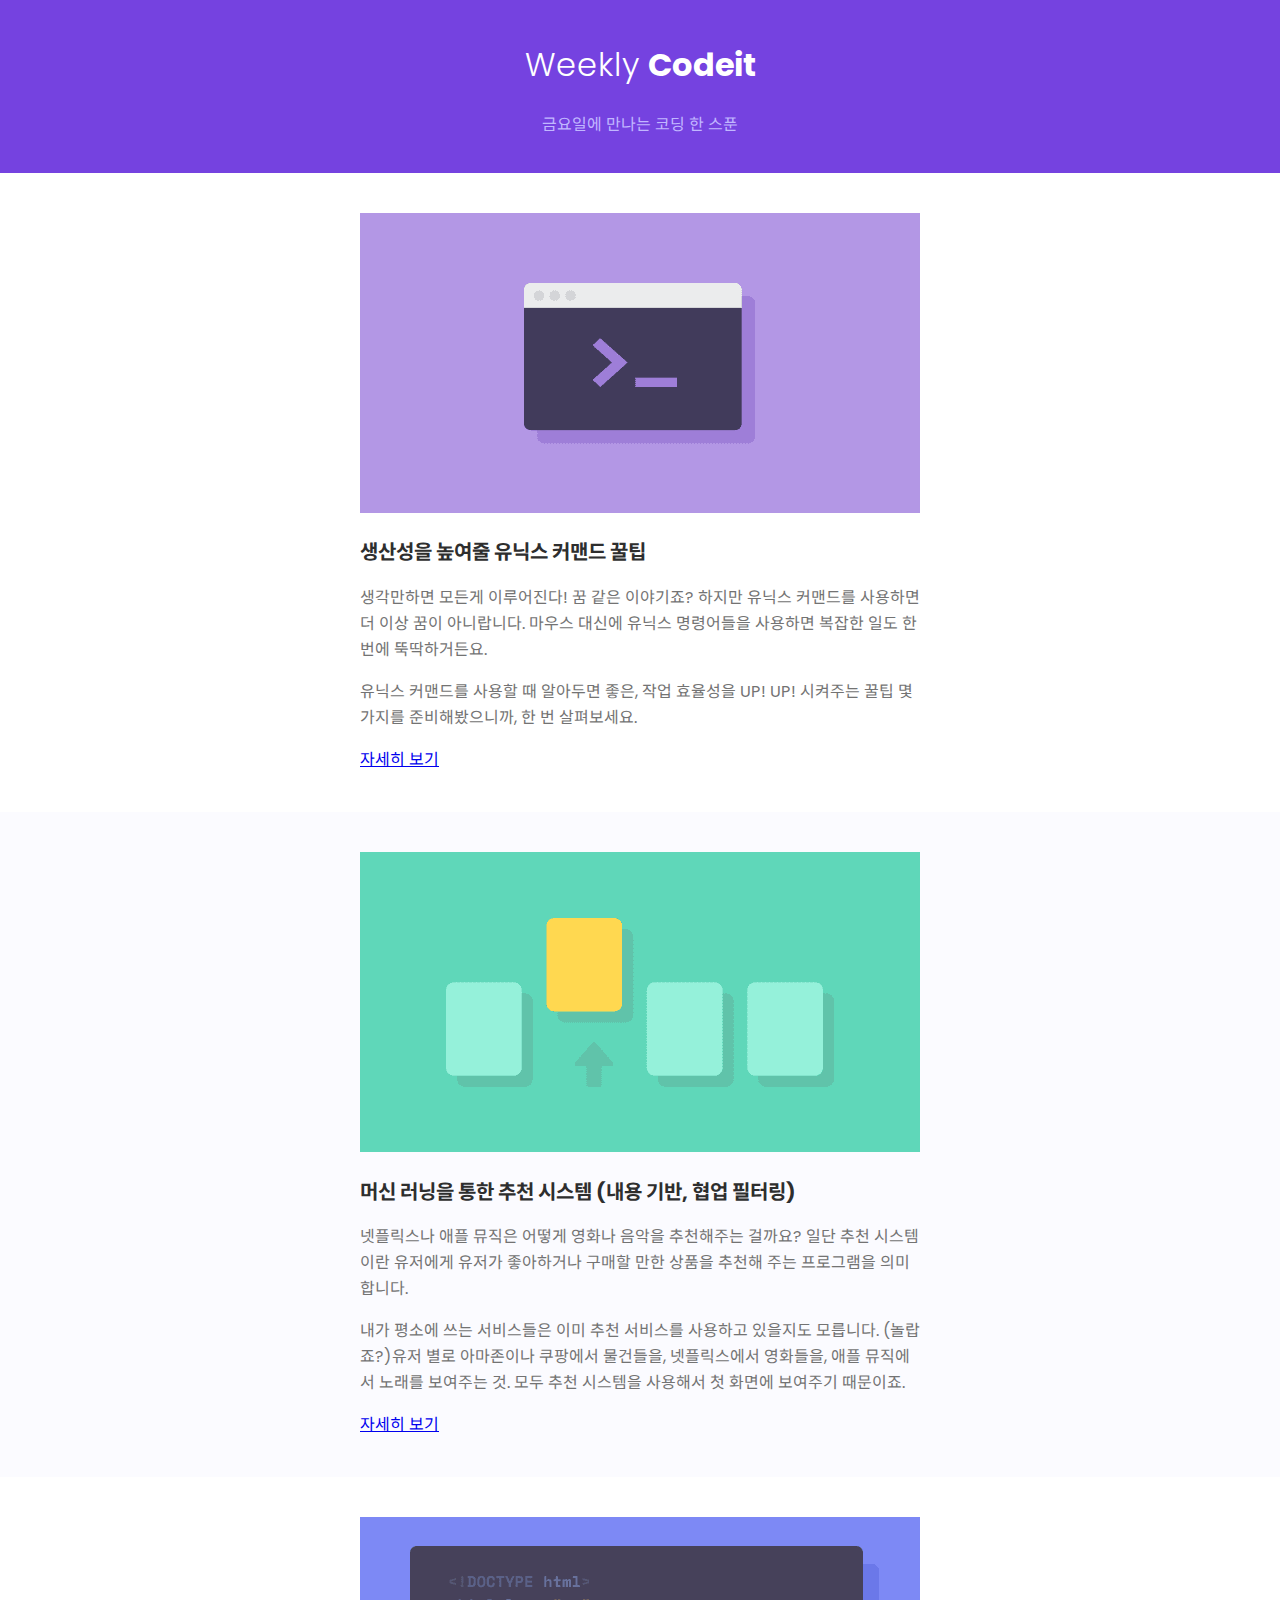
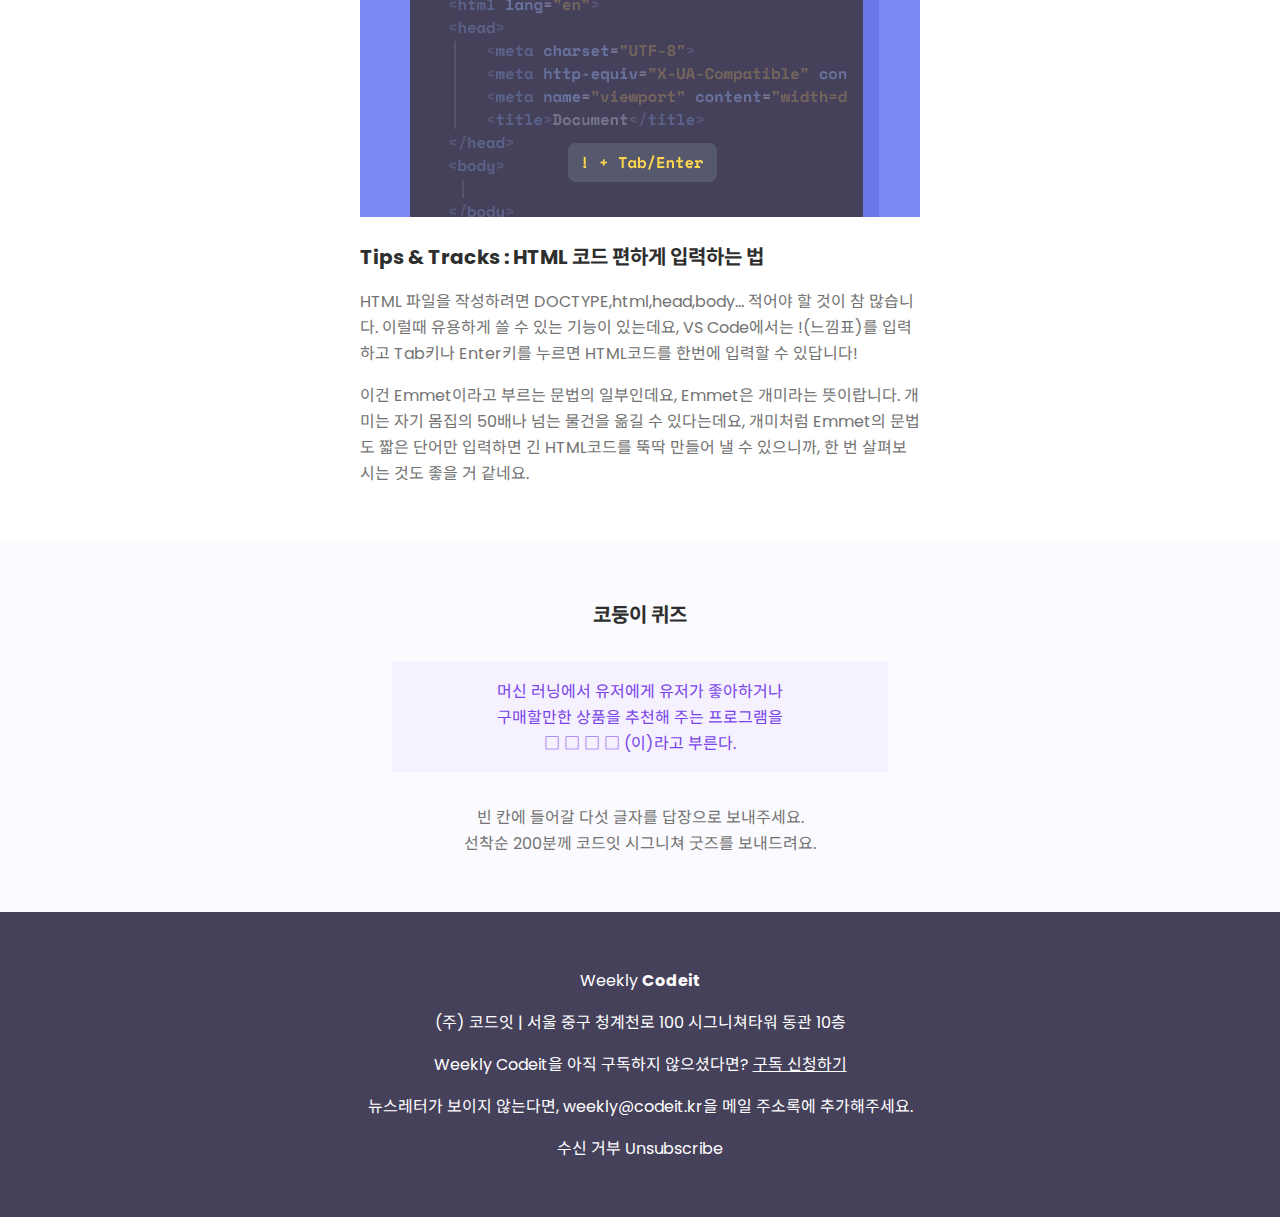
==== commit e98357cf: "finish" ====
--- a/index.html
+++ b/index.html
@@ -4,6 +4,12 @@
     <title>Weekly Codeit!</title>  <!-- 하위 태그(자식 태그) -->
     <!-- 제목을 넣을 때는 <title></title>이라는 태그를 사용! -->
     <meta charset="utf-8">
+    <meta name="description" content="금요일에 만나는 코딩 한 스푼">
+    <meta property="og:title" content="Weekly Codeit">
+    <meta property="og:url" content="https://weekly-pjh.netlify.app/">
+    <meta property="og:type" content="website">
+    <meta property="og:image" content="https://weekly-pjh.netlify.app/letter.png">
+    <meta property="og:description" content="이번 호에서는 유닉스 명령어와 추천 시스템, 그리고 HTML을 소개합니다.">
     <link rel="preconnect" href="https://fonts.googleapis.com">
     <link rel="preconnect" href="https://fonts.gstatic.com" crossorigin>
     <link href="https://fonts.googleapis.com/css2?family=Noto+Sans+KR:wght@400;700&family=Poppins:wght@400;600&display=swap" rel="stylesheet">
@@ -96,7 +102,7 @@
         (주) 코드잇 | 서울 중구 청계천로 100 시그니쳐타워 동관 10층
       </p>
       <p>
-        Weekly Codeit을 아직 구독하지 않으셨다면? 구독 신청하기
+        Weekly Codeit을 아직 구독하지 않으셨다면? <a href="subscribe.html" style="color: #ffffff">구독 신청하기</a>
       </p>
       <p>
         뉴스레터가 보이지 않는다면, weekly@codeit.kr을 메일 주소록에 추가해주세요.
